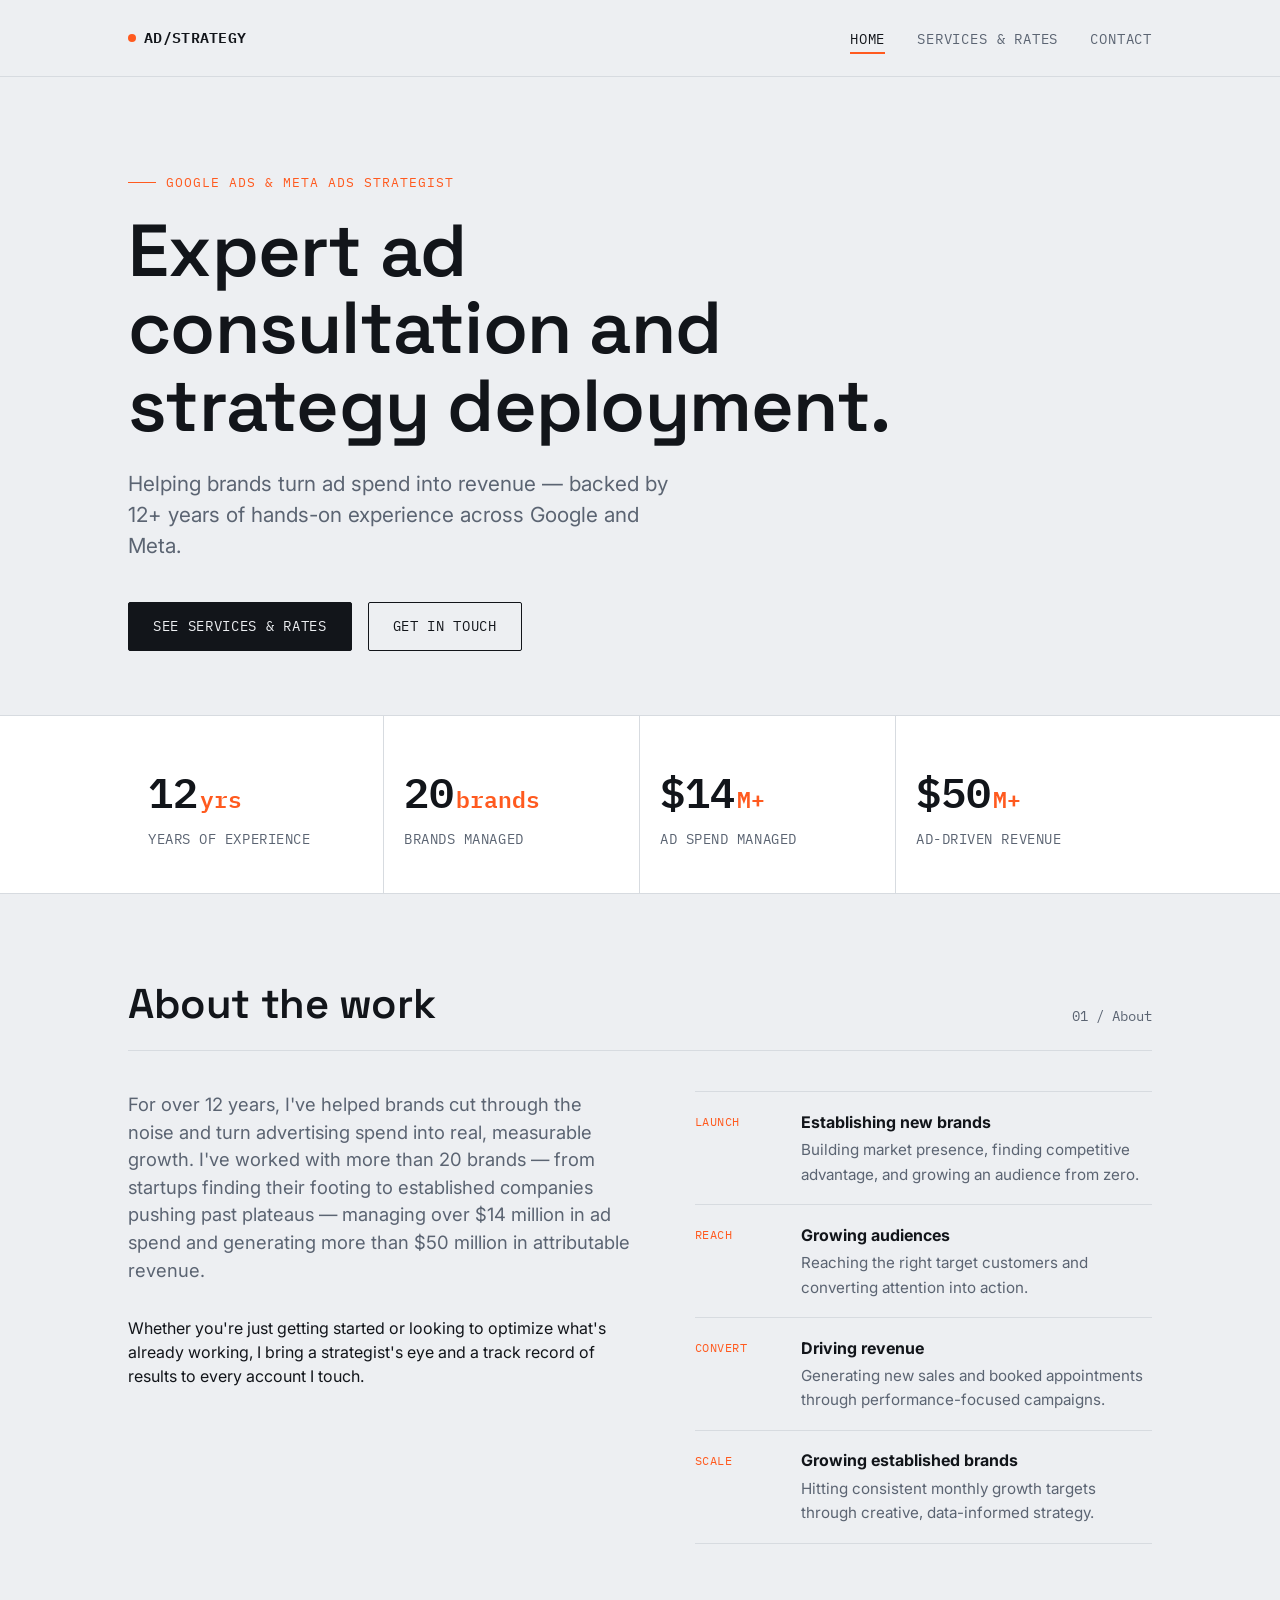
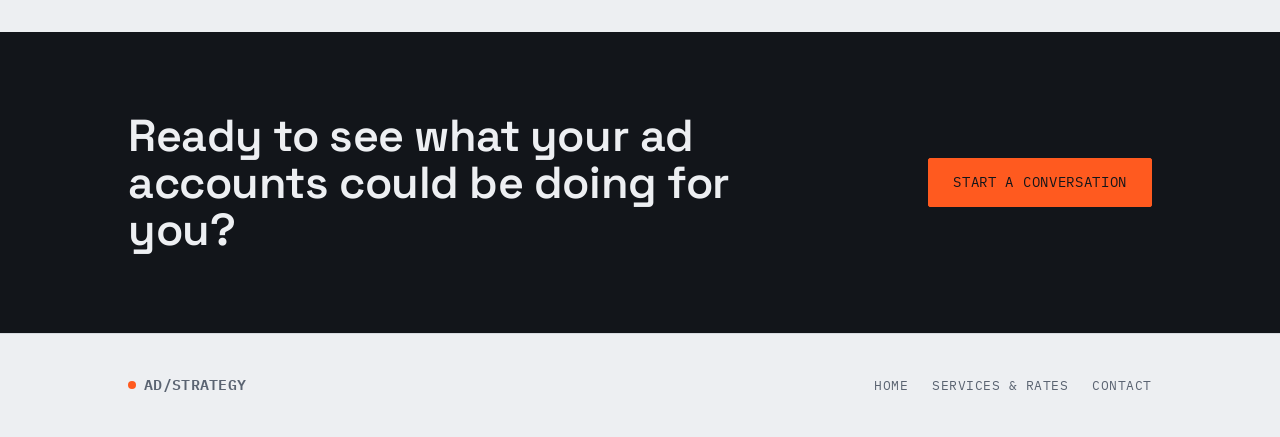
==== index.html @ 24b6c6fe "Initial site upload" ====
<!DOCTYPE html>
<html lang="en">
<head>
<meta charset="UTF-8">
<meta name="viewport" content="width=device-width, initial-scale=1.0">
<title>Expert Ad Consultation &amp; Strategy Deployment</title>
<meta name="description" content="12+ years managing Google and Meta ad accounts. $14M+ in ad spend, $50M+ in ad-driven revenue generated for 20+ brands.">
<link rel="preconnect" href="https://fonts.googleapis.com">
<link href="https://fonts.googleapis.com/css2?family=Space+Grotesk:wght@500;600;700&family=Inter:wght@400;500;600&family=IBM+Plex+Mono:wght@400;500;600&display=swap" rel="stylesheet">
<link rel="stylesheet" href="style.css">
</head>
<body>

<header class="site-header">
  <div class="wrap">
    <a class="brand" href="index.html"><span class="dot"></span>AD/STRATEGY</a>
    <button class="nav-toggle" aria-label="Toggle navigation" aria-expanded="false">Menu</button>
    <nav class="primary-nav">
      <ul>
        <li><a href="index.html" class="active">Home</a></li>
        <li><a href="services.html">Services &amp; Rates</a></li>
        <li><a href="contact.html">Contact</a></li>
      </ul>
    </nav>
  </div>
</header>

<section class="hero">
  <div class="wrap">
    <div class="hero-eyebrow">Google Ads &amp; Meta Ads Strategist</div>
    <h1>Expert ad consultation and strategy deployment.</h1>
    <p class="hero-sub">Helping brands turn ad spend into revenue — backed by 12+ years of hands-on experience across Google and Meta.</p>
    <div class="hero-actions">
      <a href="services.html" class="btn btn-primary">See Services &amp; Rates</a>
      <a href="contact.html" class="btn btn-ghost">Get in Touch</a>
    </div>
  </div>
</section>

<section class="ticker">
  <div class="wrap">
    <div class="stat reveal">
      <div class="stat-value" data-target="12" data-suffix="+"><span class="num">0</span><span class="unit">yrs</span></div>
      <div class="stat-label">Years of Experience</div>
    </div>
    <div class="stat reveal">
      <div class="stat-value" data-target="20" data-suffix="+"><span class="num">0</span><span class="unit">brands</span></div>
      <div class="stat-label">Brands Managed</div>
    </div>
    <div class="stat reveal">
      <div class="stat-value" data-target="14" data-prefix="$" data-decimals="0"><span class="num">0</span><span class="unit">M+</span></div>
      <div class="stat-label">Ad Spend Managed</div>
    </div>
    <div class="stat reveal">
      <div class="stat-value" data-target="50" data-prefix="$" data-decimals="0"><span class="num">0</span><span class="unit">M+</span></div>
      <div class="stat-label">Ad-Driven Revenue</div>
    </div>
  </div>
</section>

<section class="section">
  <div class="wrap">
    <div class="section-head">
      <h2>About the work</h2>
      <div class="section-index">01 / About</div>
    </div>

    <div class="about-grid">
      <div class="reveal">
        <p class="lede">For over 12 years, I've helped brands cut through the noise and turn advertising spend into real, measurable growth. I've worked with more than 20 brands — from startups finding their footing to established companies pushing past plateaus — managing over $14 million in ad spend and generating more than $50 million in attributable revenue.</p>
        <p>Whether you're just getting started or looking to optimize what's already working, I bring a strategist's eye and a track record of results to every account I touch.</p>
      </div>

      <ul class="capability-list reveal">
        <li>
          <span class="tag">Launch</span>
          <div>
            <strong>Establishing new brands</strong>
            <span class="desc">Building market presence, finding competitive advantage, and growing an audience from zero.</span>
          </div>
        </li>
        <li>
          <span class="tag">Reach</span>
          <div>
            <strong>Growing audiences</strong>
            <span class="desc">Reaching the right target customers and converting attention into action.</span>
          </div>
        </li>
        <li>
          <span class="tag">Convert</span>
          <div>
            <strong>Driving revenue</strong>
            <span class="desc">Generating new sales and booked appointments through performance-focused campaigns.</span>
          </div>
        </li>
        <li>
          <span class="tag">Scale</span>
          <div>
            <strong>Growing established brands</strong>
            <span class="desc">Hitting consistent monthly growth targets through creative, data-informed strategy.</span>
          </div>
        </li>
      </ul>
    </div>
  </div>
</section>

<section class="cta-band">
  <div class="wrap cta-band-inner">
    <h2>Ready to see what your ad accounts could be doing for you?</h2>
    <a href="contact.html" class="btn btn-primary">Start a Conversation</a>
  </div>
</section>

<footer class="site-footer">
  <div class="wrap footer-inner">
    <a class="brand" href="index.html"><span class="dot"></span>AD/STRATEGY</a>
    <div class="footer-links">
      <a href="index.html">Home</a>
      <a href="services.html">Services &amp; Rates</a>
      <a href="contact.html">Contact</a>
    </div>
  </div>
</footer>

<script src="script.js"></script>
</body>
</html>
---- style.css ----
/* ============================================
   TOKENS
   ============================================ */
:root {
  --ink: #12151A;
  --paper: #EDEFF2;
  --paper-raised: #FFFFFF;
  --signal: #FF5A1F;
  --signal-dim: #FFE3D6;
  --slate: #5B6472;
  --line: #D7DBE0;

  --font-display: "Space Grotesk", "Arial Narrow", sans-serif;
  --font-body: "Inter", -apple-system, BlinkMacSystemFont, "Segoe UI", sans-serif;
  --font-mono: "IBM Plex Mono", "Courier New", monospace;

  --max-width: 1120px;
  --pad: clamp(1.25rem, 4vw, 3rem);
}

* { box-sizing: border-box; }

html {
  scroll-behavior: smooth;
}

@media (prefers-reduced-motion: reduce) {
  html { scroll-behavior: auto; }
  * { animation-duration: 0.01ms !important; animation-iteration-count: 1 !important; transition-duration: 0.01ms !important; }
}

body {
  margin: 0;
  background: var(--paper);
  color: var(--ink);
  font-family: var(--font-body);
  font-size: 16px;
  line-height: 1.5;
  -webkit-font-smoothing: antialiased;
}

img { max-width: 100%; display: block; }

a {
  color: var(--ink);
  text-decoration: none;
}

h1, h2, h3 {
  font-family: var(--font-display);
  font-weight: 600;
  line-height: 1.05;
  margin: 0;
  letter-spacing: -0.01em;
}

p { margin: 0 0 1em; }

.wrap {
  max-width: var(--max-width);
  margin: 0 auto;
  padding: 0 var(--pad);
}

/* ============================================
   FOCUS / ACCESSIBILITY
   ============================================ */
a:focus-visible,
button:focus-visible,
input:focus-visible,
select:focus-visible,
textarea:focus-visible {
  outline: 2px solid var(--signal);
  outline-offset: 3px;
}

/* ============================================
   HEADER / NAV
   ============================================ */
.site-header {
  position: sticky;
  top: 0;
  z-index: 50;
  background: var(--paper);
  border-bottom: 1px solid var(--line);
}

.site-header .wrap {
  display: flex;
  align-items: center;
  justify-content: space-between;
  height: 76px;
}

.brand {
  font-family: var(--font-mono);
  font-size: 0.95rem;
  font-weight: 600;
  letter-spacing: 0.02em;
  text-transform: uppercase;
  display: flex;
  align-items: center;
  gap: 0.5rem;
}

.brand .dot {
  width: 8px;
  height: 8px;
  background: var(--signal);
  border-radius: 50%;
  display: inline-block;
}

nav.primary-nav ul {
  display: flex;
  gap: 2rem;
  margin: 0;
  padding: 0;
  list-style: none;
}

nav.primary-nav a {
  font-family: var(--font-mono);
  font-size: 0.85rem;
  text-transform: uppercase;
  letter-spacing: 0.06em;
  color: var(--slate);
  position: relative;
  padding: 0.25rem 0;
}

nav.primary-nav a:hover,
nav.primary-nav a.active {
  color: var(--ink);
}

nav.primary-nav a.active::after {
  content: "";
  position: absolute;
  left: 0;
  bottom: -2px;
  width: 100%;
  height: 2px;
  background: var(--signal);
}

.nav-toggle {
  display: none;
  background: none;
  border: 1px solid var(--line);
  border-radius: 4px;
  padding: 0.5rem 0.75rem;
  font-family: var(--font-mono);
  cursor: pointer;
}

@media (max-width: 720px) {
  nav.primary-nav {
    position: absolute;
    top: 76px;
    left: 0;
    right: 0;
    background: var(--paper);
    border-bottom: 1px solid var(--line);
    display: none;
  }
  nav.primary-nav.open { display: block; }
  nav.primary-nav ul {
    flex-direction: column;
    gap: 0;
  }
  nav.primary-nav a {
    display: block;
    padding: 1rem var(--pad);
    border-top: 1px solid var(--line);
  }
  .nav-toggle { display: inline-block; }
}

/* ============================================
   BUTTONS
   ============================================ */
.btn {
  display: inline-flex;
  align-items: center;
  gap: 0.5rem;
  font-family: var(--font-mono);
  font-size: 0.85rem;
  text-transform: uppercase;
  letter-spacing: 0.05em;
  padding: 0.85rem 1.5rem;
  border-radius: 2px;
  border: 1px solid var(--ink);
  transition: background 0.15s ease, color 0.15s ease, transform 0.15s ease;
}

.btn-primary {
  background: var(--ink);
  color: var(--paper);
}
.btn-primary:hover { background: var(--signal); border-color: var(--signal); color: var(--ink); transform: translateY(-1px); }

.btn-ghost {
  background: transparent;
  color: var(--ink);
}
.btn-ghost:hover { background: var(--ink); color: var(--paper); }

/* ============================================
   HERO
   ============================================ */
.hero {
  padding: clamp(3rem, 8vw, 6rem) 0 clamp(2rem, 6vw, 4rem);
  border-bottom: 1px solid var(--line);
}

.hero-eyebrow {
  font-family: var(--font-mono);
  font-size: 0.8rem;
  text-transform: uppercase;
  letter-spacing: 0.08em;
  color: var(--signal);
  margin-bottom: 1.25rem;
  display: flex;
  align-items: center;
  gap: 0.6rem;
}
.hero-eyebrow::before {
  content: "";
  width: 28px;
  height: 1px;
  background: var(--signal);
}

.hero h1 {
  font-size: clamp(2.4rem, 6vw, 4.6rem);
  max-width: 16ch;
}

.hero-sub {
  margin-top: 1.5rem;
  font-size: clamp(1.05rem, 2vw, 1.3rem);
  color: var(--slate);
  max-width: 42ch;
}

.hero-actions {
  margin-top: 2.5rem;
  display: flex;
  gap: 1rem;
  flex-wrap: wrap;
}

/* ============================================
   STAT TICKER (signature element)
   ============================================ */
.ticker {
  border-bottom: 1px solid var(--line);
  background: var(--paper-raised);
  overflow: hidden;
}

.ticker .wrap {
  display: grid;
  grid-template-columns: repeat(4, 1fr);
  gap: 0;
}

@media (max-width: 720px) {
  .ticker .wrap { grid-template-columns: repeat(2, 1fr); }
}

.stat {
  padding: clamp(1.75rem, 4vw, 2.75rem) 1.25rem;
  border-right: 1px solid var(--line);
  position: relative;
}
.stat:last-child { border-right: none; }
@media (max-width: 720px) {
  .stat:nth-child(2n) { border-right: none; }
  .stat:nth-child(-n+2) { border-bottom: 1px solid var(--line); }
}

.stat-value {
  font-family: var(--font-mono);
  font-size: clamp(1.8rem, 4vw, 2.6rem);
  font-weight: 600;
  display: flex;
  align-items: baseline;
  gap: 0.15rem;
  white-space: nowrap;
}

.stat-value .unit {
  font-size: 0.55em;
  color: var(--signal);
}

.stat-label {
  margin-top: 0.4rem;
  font-size: 0.85rem;
  color: var(--slate);
  text-transform: uppercase;
  letter-spacing: 0.04em;
  font-family: var(--font-mono);
}

/* ============================================
   SECTIONS
   ============================================ */
.section {
  padding: clamp(3rem, 7vw, 5.5rem) 0;
}

.section-head {
  display: flex;
  justify-content: space-between;
  align-items: flex-end;
  gap: 2rem;
  margin-bottom: 2.5rem;
  border-bottom: 1px solid var(--line);
  padding-bottom: 1.5rem;
}

.section-head h2 {
  font-size: clamp(1.8rem, 3.5vw, 2.6rem);
}

.section-index {
  font-family: var(--font-mono);
  color: var(--slate);
  font-size: 0.85rem;
  white-space: nowrap;
}

.lede {
  font-size: 1.15rem;
  color: var(--slate);
  max-width: 60ch;
  margin-bottom: 2rem;
}

/* About grid */
.about-grid {
  display: grid;
  grid-template-columns: 1.1fr 1fr;
  gap: clamp(2rem, 5vw, 4rem);
}

@media (max-width: 800px) {
  .about-grid { grid-template-columns: 1fr; }
}

.capability-list {
  list-style: none;
  margin: 0;
  padding: 0;
  border-top: 1px solid var(--line);
}

.capability-list li {
  padding: 1.1rem 0;
  border-bottom: 1px solid var(--line);
  display: grid;
  grid-template-columns: 90px 1fr;
  gap: 1rem;
}

.capability-list .tag {
  font-family: var(--font-mono);
  font-size: 0.75rem;
  text-transform: uppercase;
  letter-spacing: 0.04em;
  color: var(--signal);
  padding-top: 0.2rem;
}

.capability-list strong {
  display: block;
  margin-bottom: 0.2rem;
}

.capability-list span.desc {
  color: var(--slate);
  font-size: 0.95rem;
}

/* CTA band */
.cta-band {
  background: var(--ink);
  color: var(--paper);
  padding: clamp(3rem, 7vw, 5rem) 0;
}

.cta-band h2 {
  color: var(--paper);
  font-size: clamp(1.8rem, 4vw, 2.8rem);
  max-width: 24ch;
}

.cta-band-inner {
  display: flex;
  justify-content: space-between;
  align-items: center;
  gap: 2rem;
  flex-wrap: wrap;
}

.cta-band .btn-primary {
  background: var(--signal);
  border-color: var(--signal);
  color: var(--ink);
}
.cta-band .btn-primary:hover { background: var(--paper); border-color: var(--paper); }

/* ============================================
   PRICING (services page)
   ============================================ */
.price-table {
  border-top: 1px solid var(--line);
}

.price-row {
  display: grid;
  grid-template-columns: 1fr auto;
  gap: 1.5rem;
  padding: 1.75rem 0;
  border-bottom: 1px solid var(--line);
  align-items: start;
}

@media (max-width: 600px) {
  .price-row { grid-template-columns: 1fr; gap: 0.5rem; }
}

.price-row .service-name {
  font-family: var(--font-display);
  font-size: 1.25rem;
  font-weight: 600;
  margin-bottom: 0.3rem;
}

.price-row .service-desc {
  color: var(--slate);
  font-size: 0.95rem;
  max-width: 52ch;
}

.price-row .price {
  font-family: var(--font-mono);
  font-size: 1.4rem;
  font-weight: 600;
  white-space: nowrap;
  text-align: right;
}

.price-row .price .period {
  font-size: 0.7rem;
  color: var(--slate);
  display: block;
  text-align: right;
  text-transform: uppercase;
  letter-spacing: 0.04em;
  margin-top: 0.2rem;
}

.category-label {
  font-family: var(--font-mono);
  font-size: 0.8rem;
  text-transform: uppercase;
  letter-spacing: 0.06em;
  color: var(--signal);
  margin: 3rem 0 0.5rem;
}
.category-label:first-of-type { margin-top: 0; }

.category-note {
  color: var(--slate);
  font-size: 0.9rem;
  margin-bottom: 1rem;
}

/* Tier table for monitoring */
.tier-table {
  width: 100%;
  border-collapse: collapse;
  margin-top: 1rem;
  font-family: var(--font-mono);
  font-size: 0.95rem;
}

.tier-table th,
.tier-table td {
  text-align: left;
  padding: 0.85rem 1rem;
  border-bottom: 1px solid var(--line);
}

.tier-table th {
  text-transform: uppercase;
  font-size: 0.75rem;
  letter-spacing: 0.05em;
  color: var(--slate);
  font-weight: 600;
}

.tier-table td:last-child,
.tier-table th:last-child {
  text-align: right;
  font-weight: 600;
}

.tier-table tbody tr:hover {
  background: var(--paper-raised);
}

/* ============================================
   CONTACT FORM
   ============================================ */
.contact-grid {
  display: grid;
  grid-template-columns: 1fr 1.3fr;
  gap: clamp(2rem, 5vw, 4rem);
}

@media (max-width: 800px) {
  .contact-grid { grid-template-columns: 1fr; }
}

.contact-info-item {
  margin-bottom: 1.75rem;
}

.contact-info-item .tag {
  font-family: var(--font-mono);
  font-size: 0.75rem;
  text-transform: uppercase;
  letter-spacing: 0.05em;
  color: var(--signal);
  display: block;
  margin-bottom: 0.35rem;
}

.contact-info-item a,
.contact-info-item span {
  font-size: 1.15rem;
}

form.contact-form {
  display: grid;
  gap: 1.25rem;
}

.form-row {
  display: grid;
  grid-template-columns: 1fr 1fr;
  gap: 1.25rem;
}

@media (max-width: 600px) {
  .form-row { grid-template-columns: 1fr; }
}

label {
  font-family: var(--font-mono);
  font-size: 0.78rem;
  text-transform: uppercase;
  letter-spacing: 0.05em;
  color: var(--slate);
  display: block;
  margin-bottom: 0.4rem;
}

input, select, textarea {
  width: 100%;
  font-family: var(--font-body);
  font-size: 1rem;
  padding: 0.75rem 0.9rem;
  border: 1px solid var(--line);
  border-radius: 2px;
  background: var(--paper-raised);
  color: var(--ink);
}

textarea { resize: vertical; min-height: 120px; }

.field-required label::after {
  content: " *";
  color: var(--signal);
}

.form-note {
  font-size: 0.8rem;
  color: var(--slate);
}

/* ============================================
   FOOTER
   ============================================ */
footer.site-footer {
  border-top: 1px solid var(--line);
  padding: 2.5rem 0;
}

.footer-inner {
  display: flex;
  justify-content: space-between;
  align-items: center;
  gap: 1.5rem;
  flex-wrap: wrap;
}

footer.site-footer .brand { color: var(--slate); }

.footer-links {
  display: flex;
  gap: 1.5rem;
  font-family: var(--font-mono);
  font-size: 0.8rem;
  text-transform: uppercase;
  letter-spacing: 0.04em;
}

.footer-links a { color: var(--slate); }
.footer-links a:hover { color: var(--ink); }

/* ============================================
   UTILITIES
   ============================================ */
.reveal {
  opacity: 0;
  transform: translateY(16px);
  transition: opacity 0.6s ease, transform 0.6s ease;
}
.reveal.is-visible {
  opacity: 1;
  transform: translateY(0);
}

@media (prefers-reduced-motion: reduce) {
  .reveal { opacity: 1; transform: none; transition: none; }
}
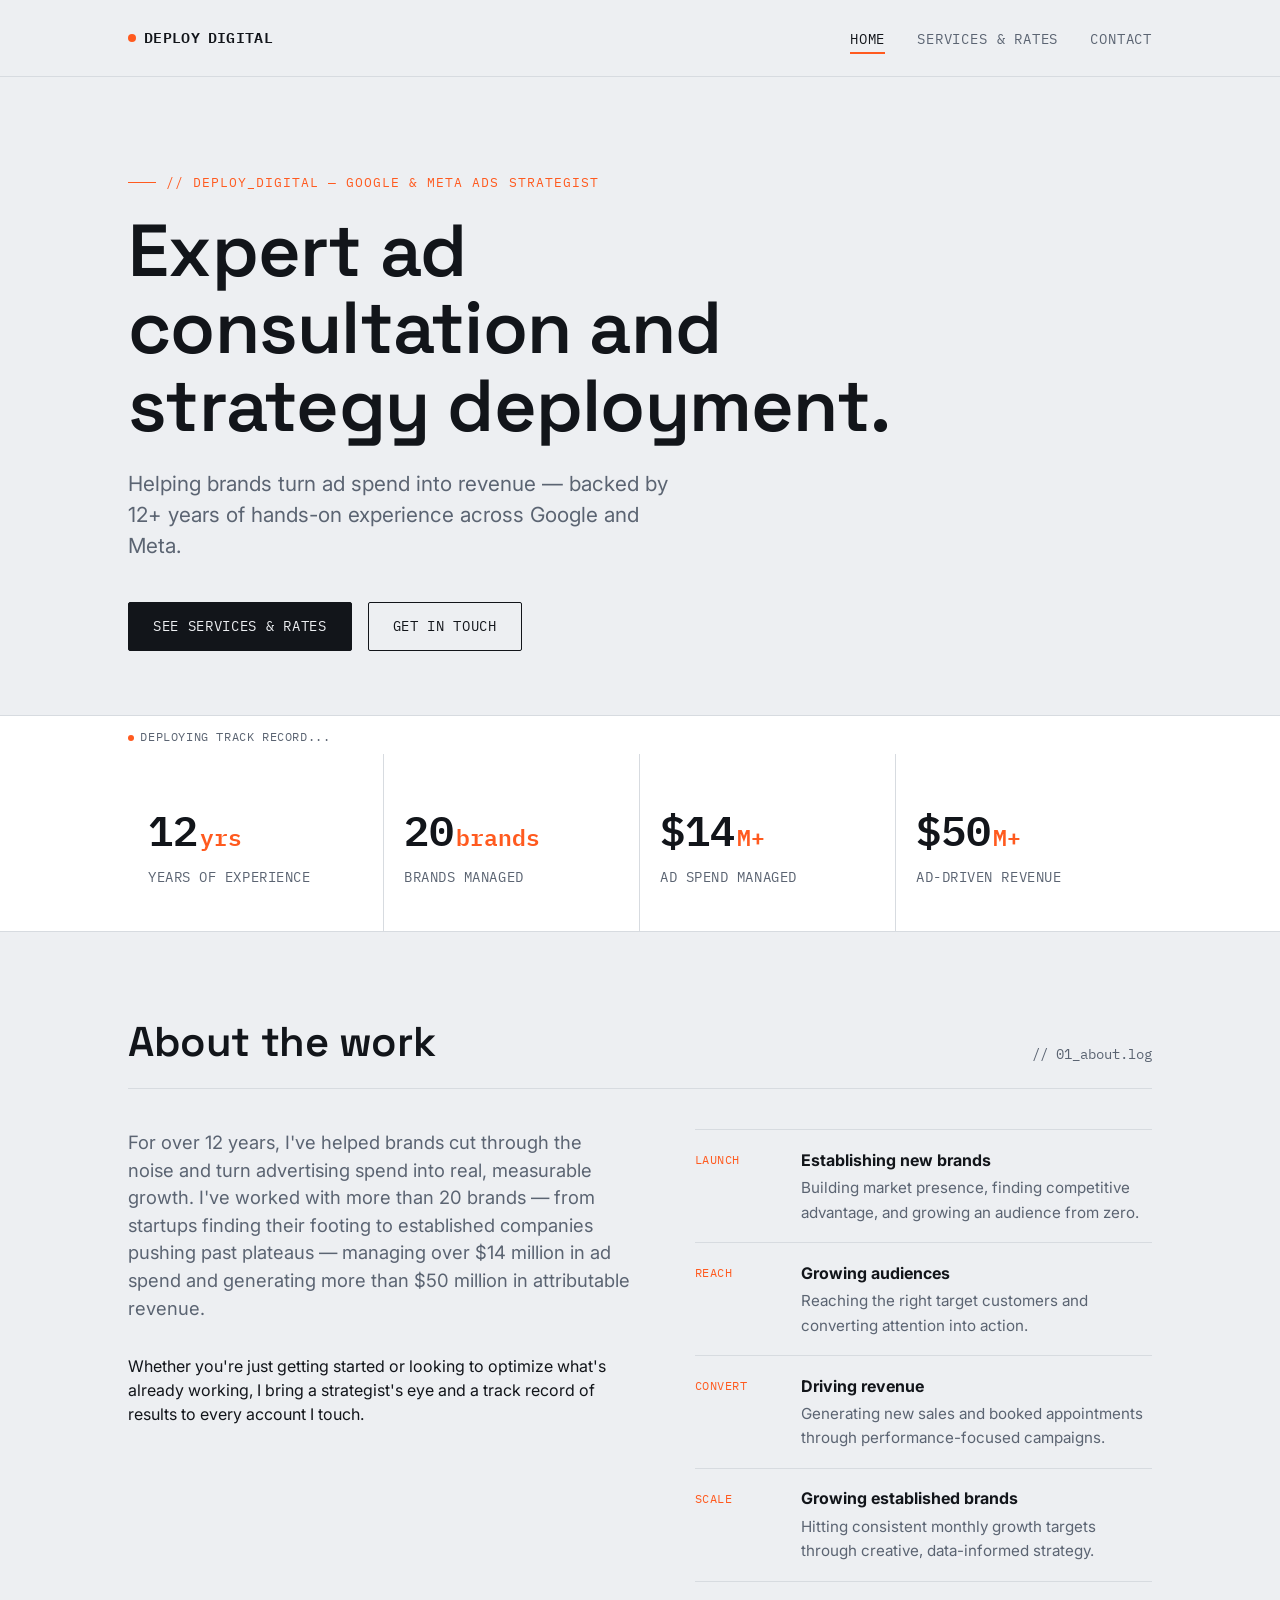
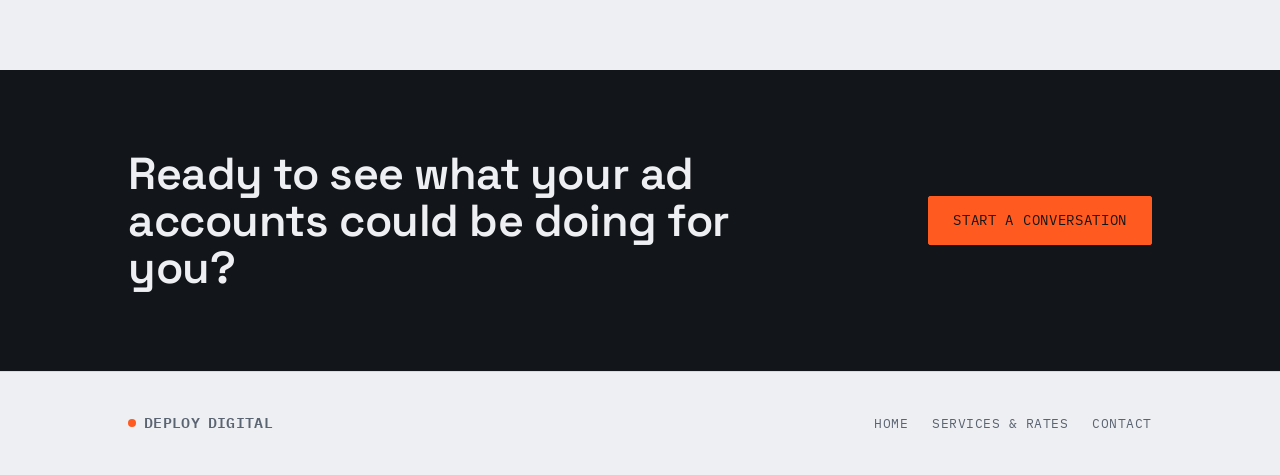
==== commit c557067a: "Update index.html" ====
--- a/index.html
+++ b/index.html
@@ -3,7 +3,7 @@
 <head>
 <meta charset="UTF-8">
 <meta name="viewport" content="width=device-width, initial-scale=1.0">
-<title>Expert Ad Consultation &amp; Strategy Deployment</title>
+<title>Deploy Digital — Expert Ad Consultation &amp; Strategy Deployment</title>
 <meta name="description" content="12+ years managing Google and Meta ad accounts. $14M+ in ad spend, $50M+ in ad-driven revenue generated for 20+ brands.">
 <link rel="preconnect" href="https://fonts.googleapis.com">
 <link href="https://fonts.googleapis.com/css2?family=Space+Grotesk:wght@500;600;700&family=Inter:wght@400;500;600&family=IBM+Plex+Mono:wght@400;500;600&display=swap" rel="stylesheet">
@@ -13,7 +13,7 @@
 
 <header class="site-header">
   <div class="wrap">
-    <a class="brand" href="index.html"><span class="dot"></span>AD/STRATEGY</a>
+    <a class="brand" href="index.html"><span class="dot"></span><span class="deploy">Deploy</span> <span class="digital">Digital</span></a>
     <button class="nav-toggle" aria-label="Toggle navigation" aria-expanded="false">Menu</button>
     <nav class="primary-nav">
       <ul>
@@ -27,7 +27,7 @@
 
 <section class="hero">
   <div class="wrap">
-    <div class="hero-eyebrow">Google Ads &amp; Meta Ads Strategist</div>
+    <div class="hero-eyebrow">// deploy_digital — google &amp; meta ads strategist</div>
     <h1>Expert ad consultation and strategy deployment.</h1>
     <p class="hero-sub">Helping brands turn ad spend into revenue — backed by 12+ years of hands-on experience across Google and Meta.</p>
     <div class="hero-actions">
@@ -38,6 +38,11 @@
 </section>
 
 <section class="ticker">
+  <div class="wrap" style="grid-template-columns: 1fr; padding-top: 0.75rem; padding-bottom: 0;">
+    <div class="deploy-status reveal" style="font-family: var(--font-mono); font-size: 0.75rem; color: var(--slate); text-transform: uppercase; letter-spacing: 0.05em; padding-bottom: 0.5rem;">
+      <span class="dot" style="display:inline-block;width:6px;height:6px;background:var(--signal);border-radius:50%;margin-right:0.4rem;"></span><span class="deploy-status-text">deploying track record...</span>
+    </div>
+  </div>
   <div class="wrap">
     <div class="stat reveal">
       <div class="stat-value" data-target="12" data-suffix="+"><span class="num">0</span><span class="unit">yrs</span></div>
@@ -62,11 +67,12 @@
   <div class="wrap">
     <div class="section-head">
       <h2>About the work</h2>
-      <div class="section-index">01 / About</div>
+      <div class="section-index">// 01_about.log</div>
     </div>
 
     <div class="about-grid">
       <div class="reveal">
+        <!-- PORTRAIT PLACEHOLDER: reserved spot for headshot/self-portrait — insert <img> here when ready -->
         <p class="lede">For over 12 years, I've helped brands cut through the noise and turn advertising spend into real, measurable growth. I've worked with more than 20 brands — from startups finding their footing to established companies pushing past plateaus — managing over $14 million in ad spend and generating more than $50 million in attributable revenue.</p>
         <p>Whether you're just getting started or looking to optimize what's already working, I bring a strategist's eye and a track record of results to every account I touch.</p>
       </div>
@@ -114,7 +120,7 @@
 
 <footer class="site-footer">
   <div class="wrap footer-inner">
-    <a class="brand" href="index.html"><span class="dot"></span>AD/STRATEGY</a>
+    <a class="brand" href="index.html"><span class="dot"></span><span class="deploy">Deploy</span> <span class="digital">Digital</span></a>
     <div class="footer-links">
       <a href="index.html">Home</a>
       <a href="services.html">Services &amp; Rates</a>
